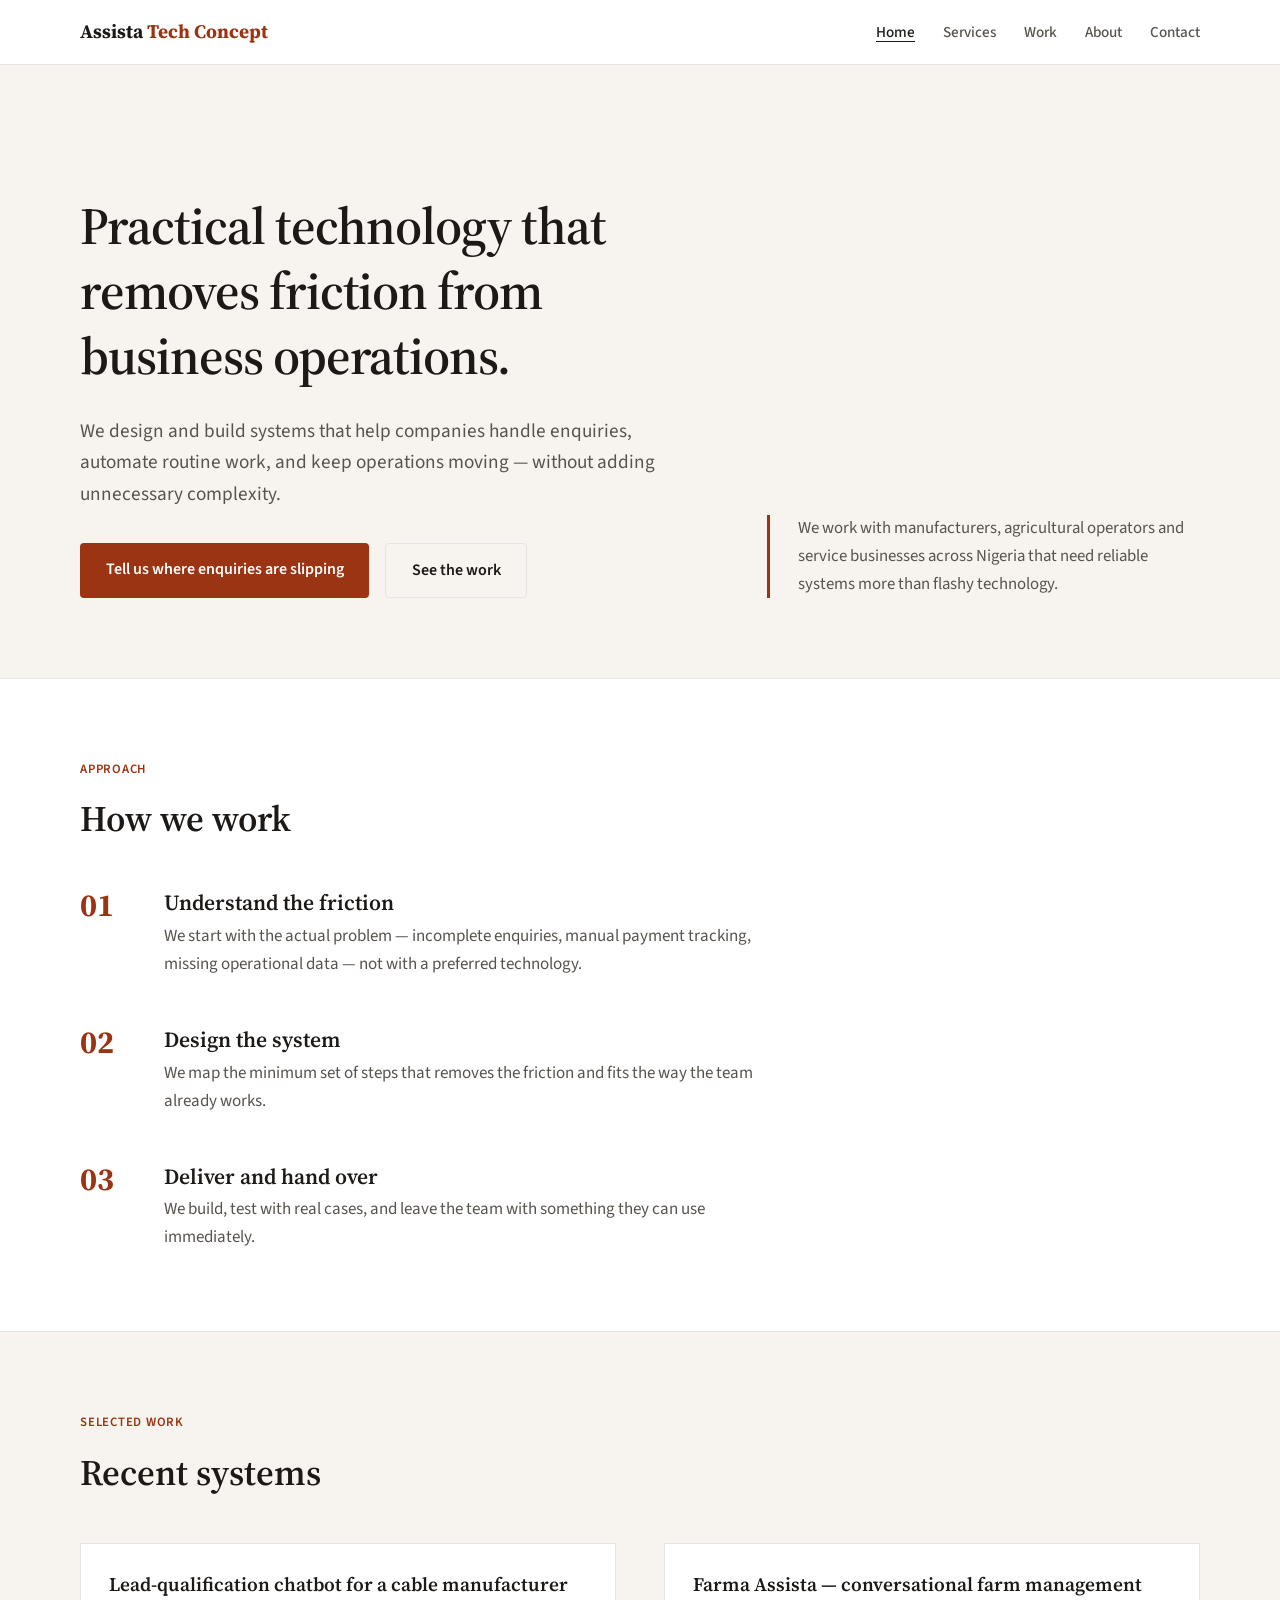
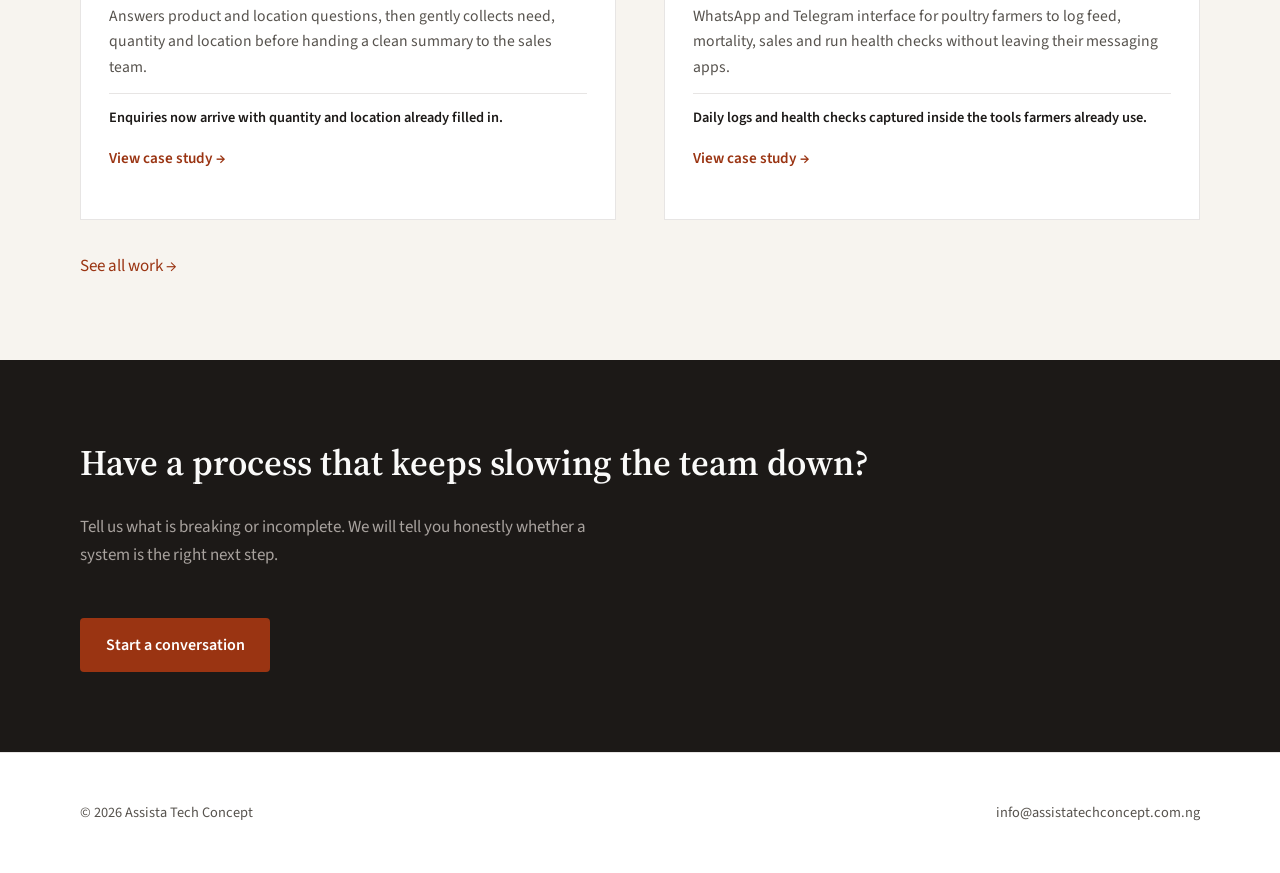
==== index.html @ 60815284 "Add initial HTML structure for Assista Tech Concept" ====
<!DOCTYPE html>
<html lang="en">
<head>
  <meta charset="UTF-8" />
  <meta name="viewport" content="width=device-width, initial-scale=1.0" />
  <title>Assista Tech Concept — Practical technology for business operations</title>
  <meta name="description" content="Assista Tech Concept builds practical systems that remove friction from business operations — conversational tools, process automation, and custom operational software." />

  <!-- Open Graph -->
  <meta property="og:title" content="Assista Tech Concept — Practical technology for business operations" />
  <meta property="og:description" content="We design and build systems that help companies handle enquiries, automate routine work, and keep operations moving." />
  <meta property="og:type" content="website" />
  <meta property="og:url" content="https://assistatechconcept.com.ng" />
  <meta property="og:site_name" content="Assista Tech Concept" />
  <meta property="og:image" content="https://assistatechconcept.com.ng/og-image.jpg" />

  <!-- Favicon (upload these files) -->
  <link rel="icon" href="favicon.ico" sizes="any" />
  <link rel="icon" href="favicon.svg" type="image/svg+xml" />

  <!-- Fonts -->
  <link rel="preconnect" href="https://fonts.googleapis.com" />
  <link rel="preconnect" href="https://fonts.gstatic.com" crossorigin />
  <link href="https://fonts.googleapis.com/css2?family=Source+Serif+4:opsz,wght@8..60,600;8..60,700&family=Source+Sans+3:wght@400;500;600&display=swap" rel="stylesheet" />

  <style>
    :root {
      --bg: #f7f4ef;
      --surface: #ffffff;
      --text: #1c1917;
      --text-muted: #57534e;
      --border: #e7e5e4;
      --accent: #9a3412;
      --accent-hover: #7c2d12;
      --space-xs: 0.5rem;
      --space-sm: 1rem;
      --space-md: 1.75rem;
      --space-lg: 3rem;
      --space-xl: 5rem;
      --space-2xl: 8rem;
      --max-width: 1120px;
      --measure: 38rem; /* \~65 characters */
    }

    *, *::before, *::after { box-sizing: border-box; margin: 0; padding: 0; }

    html { scroll-behavior: smooth; }

    body {
      font-family: "Source Sans 3", system-ui, sans-serif;
      font-size: 1.0625rem;
      line-height: 1.65;
      color: var(--text);
      background: var(--bg);
      -webkit-font-smoothing: antialiased;
    }

    img { max-width: 100%; display: block; }

    a { color: var(--accent); text-decoration: none; }
    a:hover { text-decoration: underline; }

    h1, h2, h3 {
      font-family: "Source Serif 4", Georgia, serif;
      font-weight: 600;
      line-height: 1.25;
      color: var(--text);
    }

    h1 { font-size: clamp(2.25rem, 5vw, 3.25rem); letter-spacing: -0.02em; }
    h2 { font-size: clamp(1.75rem, 3.5vw, 2.25rem); margin-bottom: var(--space-md); }
    h3 { font-size: 1.35rem; margin-bottom: var(--space-sm); }

    p { max-width: var(--measure); margin-bottom: 1.25em; }
    p:last-child { margin-bottom: 0; }

    .lead {
      font-size: 1.2rem;
      color: var(--text-muted);
      max-width: 36rem;
    }

    .container {
      width: min(100% - 2.5rem, var(--max-width));
      margin-inline: auto;
    }

    /* Header */
    header {
      background: var(--surface);
      border-bottom: 1px solid var(--border);
      padding: 1rem 0;
      position: sticky;
      top: 0;
      z-index: 50;
    }

    .nav {
      display: flex;
      align-items: center;
      justify-content: space-between;
      gap: 1.5rem;
      position: relative;
    }

    .logo {
      font-family: "Source Serif 4", Georgia, serif;
      font-weight: 700;
      font-size: 1.2rem;
      color: var(--text);
      text-decoration: none;
    }

    .logo span { color: var(--accent); }

    .nav-toggle {
      display: none;
      background: none;
      border: 1.5px solid var(--border);
      border-radius: 4px;
      padding: 0.45rem 0.75rem;
      font-size: 0.9rem;
      font-weight: 600;
      color: var(--text);
      cursor: pointer;
      margin-left: auto;
    }

    .nav-links {
      display: flex;
      gap: 1.75rem;
      list-style: none;
    }

    .nav-links a {
      color: var(--text-muted);
      font-size: 0.95rem;
      font-weight: 500;
      text-decoration: none;
    }

    .nav-links a:hover,
    .nav-links a[aria-current="page"] {
      color: var(--text);
    }

    .nav-links a[aria-current="page"] {
      text-decoration: underline;
      text-underline-offset: 4px;
    }

    /* Hero */
    .hero {
      padding: var(--space-2xl) 0 var(--space-xl);
    }

    .hero-grid {
      display: grid;
      grid-template-columns: 1.4fr 1fr;
      gap: var(--space-xl);
      align-items: end;
    }

    .hero h1 { margin-bottom: var(--space-md); }

    .hero-actions {
      margin-top: 2rem;
      display: flex;
      gap: 1rem;
      flex-wrap: wrap;
    }

    .hero-aside {
      border-left: 3px solid var(--accent);
      padding-left: var(--space-md);
      color: var(--text-muted);
      font-size: 1.05rem;
    }

    /* Buttons */
    .btn {
      display: inline-block;
      background: var(--accent);
      color: white;
      font-weight: 600;
      font-size: 1rem;
      padding: 0.85rem 1.6rem;
      border: none;
      border-radius: 4px;
      text-decoration: none;
      transition: background 0.15s ease;
    }

    .btn:hover {
      background: var(--accent-hover);
      text-decoration: none;
      color: white;
    }

    .btn-secondary {
      background: transparent;
      color: var(--text);
      border: 1.5px solid var(--border);
    }

    .btn-secondary:hover {
      border-color: var(--text);
      background: transparent;
      color: var(--text);
    }

    /* Sections */
    section { padding: var(--space-xl) 0; }

    .section-label {
      font-size: 0.8rem;
      font-weight: 600;
      letter-spacing: 0.06em;
      text-transform: uppercase;
      color: var(--accent);
      margin-bottom: var(--space-sm);
    }

    /* How we work */
    .how-we-work {
      background: var(--surface);
      border-top: 1px solid var(--border);
      border-bottom: 1px solid var(--border);
    }

    .steps {
      display: grid;
      gap: var(--space-lg);
      margin-top: var(--space-lg);
    }

    .step {
      display: grid;
      grid-template-columns: 3.5rem 1fr;
      gap: var(--space-md);
      align-items: start;
    }

    .step-number {
      font-family: "Source Serif 4", Georgia, serif;
      font-size: 2rem;
      font-weight: 700;
      color: var(--accent);
      line-height: 1;
    }

    .step h3 { margin-bottom: 0.35rem; }
    .step p { color: var(--text-muted); margin: 0; }

    /* Work */
    .work-section { background: var(--bg); }

    .work-teaser {
      display: grid;
      grid-template-columns: 1fr 1fr;
      gap: var(--space-lg);
      margin-top: var(--space-lg);
    }

    .work-item {
      background: var(--surface);
      border: 1px solid var(--border);
      padding: var(--space-md) var(--space-md) var(--space-lg);
      display: flex;
      flex-direction: column;
    }

    .work-item h3 {
      font-size: 1.2rem;
      margin-bottom: 0.5rem;
    }

    .work-item p {
      color: var(--text-muted);
      font-size: 0.98rem;
      margin-bottom: 0.75rem;
    }

    .work-item .outcome {
      font-size: 0.9rem;
      font-weight: 600;
      color: var(--text);
      margin-bottom: 1rem;
      padding-top: 0.75rem;
      border-top: 1px solid var(--border);
      flex-grow: 0;
    }

    .work-item a {
      font-weight: 600;
      font-size: 0.95rem;
      margin-top: auto;
    }

    .see-all {
      margin-top: 2rem;
    }

    /* Closing */
    .closing {
      background: var(--text);
      color: #fafaf9;
      padding: var(--space-xl) 0;
    }

    .closing h2 { color: #fafaf9; }
    .closing p { color: #a8a29e; max-width: 32rem; }

    .closing .btn {
      margin-top: var(--space-md);
      background: var(--accent);
    }

    /* Footer */
    footer {
      background: var(--surface);
      border-top: 1px solid var(--border);
      padding: var(--space-lg) 0;
      font-size: 0.9rem;
      color: var(--text-muted);
    }

    .footer-inner {
      display: flex;
      justify-content: space-between;
      align-items: center;
      flex-wrap: wrap;
      gap: 1rem;
    }

    .footer-inner a { color: var(--text-muted); }
    .footer-inner a:hover { color: var(--text); }

    /* Focus */
    a:focus-visible,
    button:focus-visible {
      outline: 2px solid var(--accent);
      outline-offset: 3px;
    }

    /* Mobile */
    @media (max-width: 800px) {
      .hero-grid,
      .work-teaser {
        grid-template-columns: 1fr;
      }

      .nav-toggle {
        display: block;
      }

      .nav-links {
        display: none;
        position: absolute;
        top: 100%;
        left: 0;
        right: 0;
        background: var(--surface);
        border-bottom: 1px solid var(--border);
        flex-direction: column;
        gap: 0;
        padding: 0.5rem 0;
        z-index: 40;
      }

      .nav-links.is-open {
        display: flex;
      }

      .nav-links li {
        border-top: 1px solid var(--border);
      }

      .nav-links a {
        display: block;
        padding: 0.9rem 1.25rem;
      }

      .hero { padding: var(--space-xl) 0 var(--space-lg); }
    }

    @media (prefers-reduced-motion: reduce) {
      html { scroll-behavior: auto; }
      * { transition: none !important; }
    }
  </style>
</head>
<body>

  <header>
    <div class="container nav">
      <a href="index.html" class="logo">Assista <span>Tech Concept</span></a>
      <button class="nav-toggle" aria-expanded="false" aria-controls="nav-menu" id="nav-toggle">
        Menu
      </button>
      <nav>
        <ul class="nav-links" id="nav-menu">
          <li><a href="index.html" aria-current="page">Home</a></li>
          <li><a href="services.html">Services</a></li>
          <li><a href="work.html">Work</a></li>
          <li><a href="about.html">About</a></li>
          <li><a href="contact.html">Contact</a></li>
        </ul>
      </nav>
    </div>
  </header>

  <main>
    <section class="hero">
      <div class="container hero-grid">
        <div>
          <h1>Practical technology that removes friction from business operations.</h1>
          <p class="lead">We design and build systems that help companies handle enquiries, automate routine work, and keep operations moving — without adding unnecessary complexity.</p>
          <div class="hero-actions">
            <a href="contact.html" class="btn">Tell us where enquiries are slipping</a>
            <a href="work.html" class="btn btn-secondary">See the work</a>
          </div>
        </div>
        <div class="hero-aside">
          <p>We work with manufacturers, agricultural operators and service businesses across Nigeria that need reliable systems more than flashy technology.</p>
        </div>
      </div>
    </section>

    <section class="how-we-work">
      <div class="container">
        <p class="section-label">Approach</p>
        <h2>How we work</h2>
        <div class="steps">
          <div class="step">
            <div class="step-number">01</div>
            <div>
              <h3>Understand the friction</h3>
              <p>We start with the actual problem — incomplete enquiries, manual payment tracking, missing operational data — not with a preferred technology.</p>
            </div>
          </div>
          <div class="step">
            <div class="step-number">02</div>
            <div>
              <h3>Design the system</h3>
              <p>We map the minimum set of steps that removes the friction and fits the way the team already works.</p>
            </div>
          </div>
          <div class="step">
            <div class="step-number">03</div>
            <div>
              <h3>Deliver and hand over</h3>
              <p>We build, test with real cases, and leave the team with something they can use immediately.</p>
            </div>
          </div>
        </div>
      </div>
    </section>

    <section class="work-section">
      <div class="container">
        <p class="section-label">Selected work</p>
        <h2>Recent systems</h2>
        <div class="work-teaser">
          <article class="work-item">
            <h3>Lead-qualification chatbot for a cable manufacturer</h3>
            <p>Answers product and location questions, then gently collects need, quantity and location before handing a clean summary to the sales team.</p>
            <p class="outcome">Enquiries now arrive with quantity and location already filled in.</p>
            <a href="work-cable.html">View case study →</a>
          </article>
          <article class="work-item">
            <h3>Farma Assista — conversational farm management</h3>
            <p>WhatsApp and Telegram interface for poultry farmers to log feed, mortality, sales and run health checks without leaving their messaging apps.</p>
            <p class="outcome">Daily logs and health checks captured inside the tools farmers already use.</p>
            <a href="work-farma.html">View case study →</a>
          </article>
        </div>
        <p class="see-all">
          <a href="work.html">See all work →</a>
        </p>
      </div>
    </section>

    <section class="closing">
      <div class="container">
        <h2>Have a process that keeps slowing the team down?</h2>
        <p>Tell us what is breaking or incomplete. We will tell you honestly whether a system is the right next step.</p>
        <a href="contact.html" class="btn">Start a conversation</a>
      </div>
    </section>
  </main>

  <footer>
    <div class="container footer-inner">
      <div>© 2026 Assista Tech Concept</div>
      <div>
        <a href="mailto:info@assistatechconcept.com.ng">info@assistatechconcept.com.ng</a>
      </div>
    </div>
  </footer>

  <script>
    const toggle = document.getElementById('nav-toggle');
    const menu = document.getElementById('nav-menu');

    function closeMenu() {
      menu.classList.remove('is-open');
      toggle.setAttribute('aria-expanded', 'false');
      toggle.textContent = 'Menu';
    }

    toggle.addEventListener('click', () => {
      const isOpen = menu.classList.toggle('is-open');
      toggle.setAttribute('aria-expanded', isOpen);
      toggle.textContent = isOpen ? 'Close' : 'Menu';
    });

    // Close on Escape
    document.addEventListener('keydown', (e) => {
      if (e.key === 'Escape') closeMenu();
    });

    // Close when a link is tapped
    menu.querySelectorAll('a').forEach(link => {
      link.addEventListener('click', closeMenu);
    });
  </script>

</body>
</html>
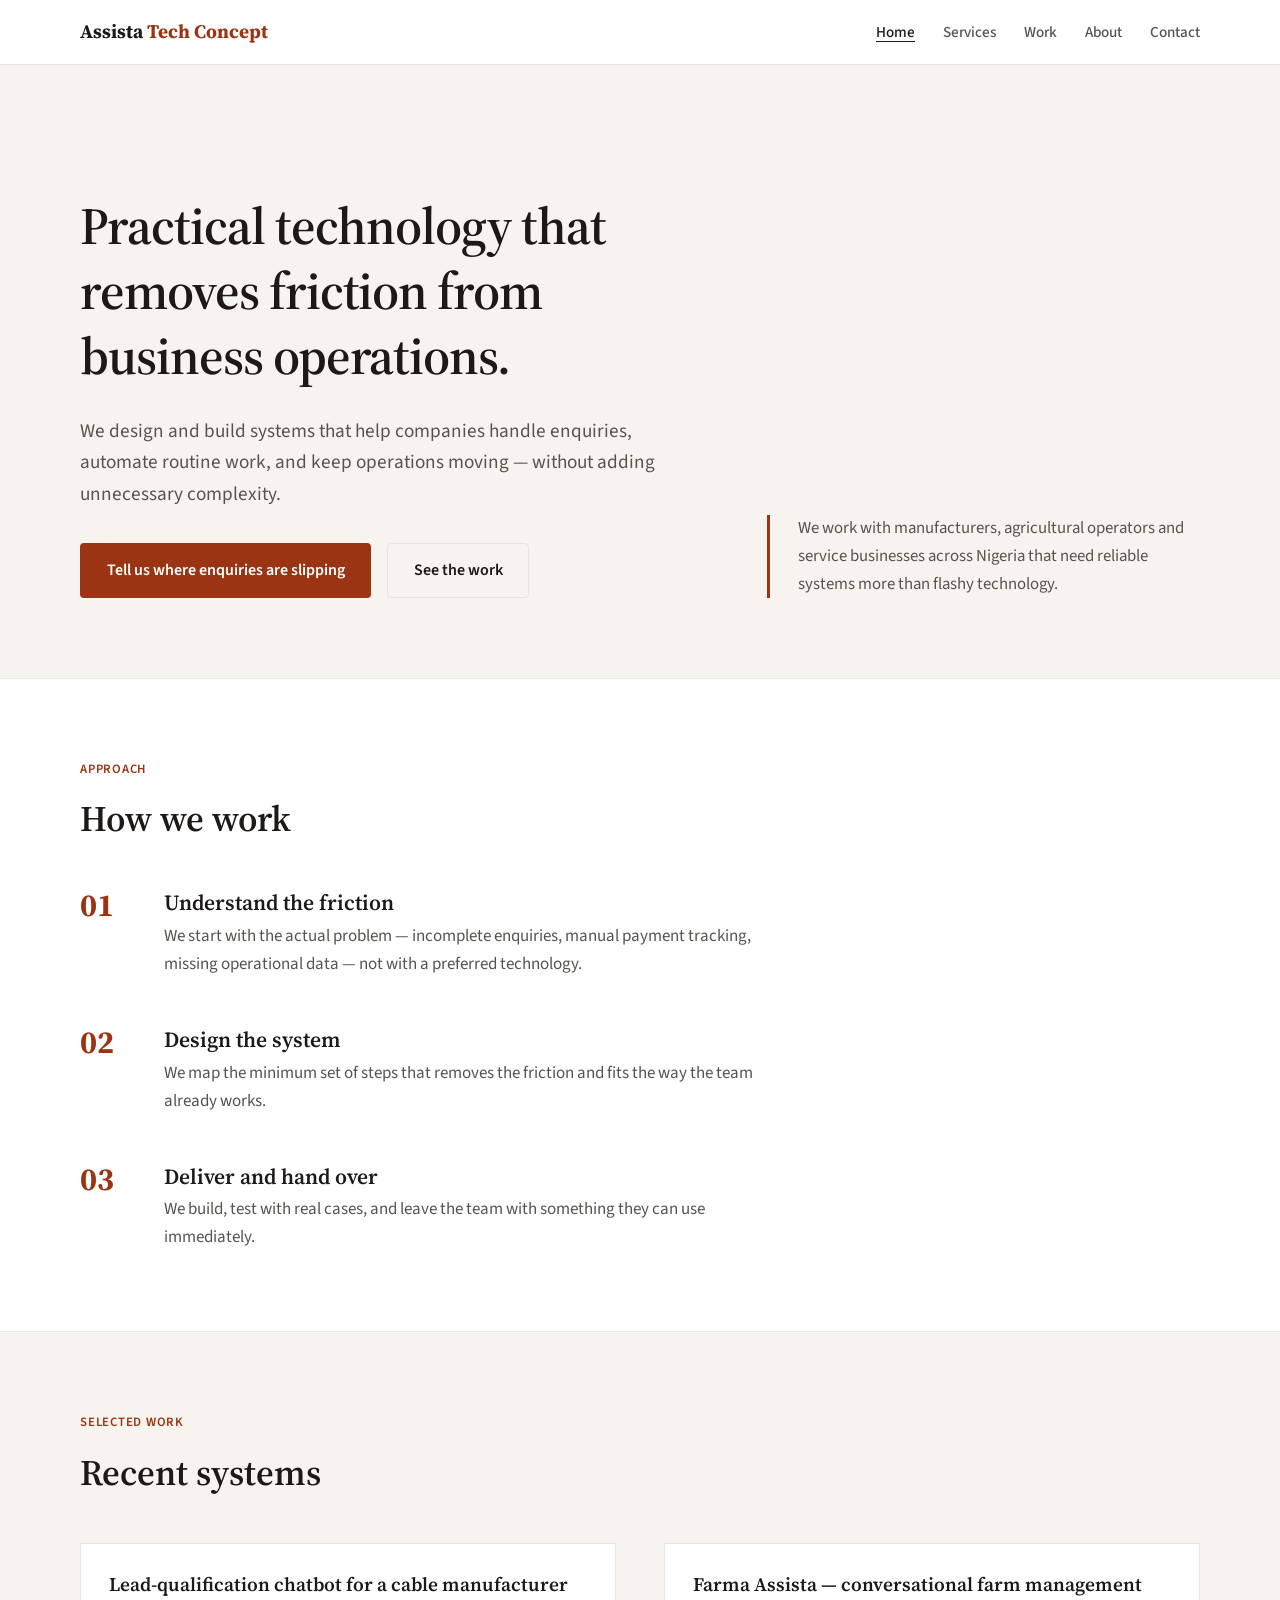
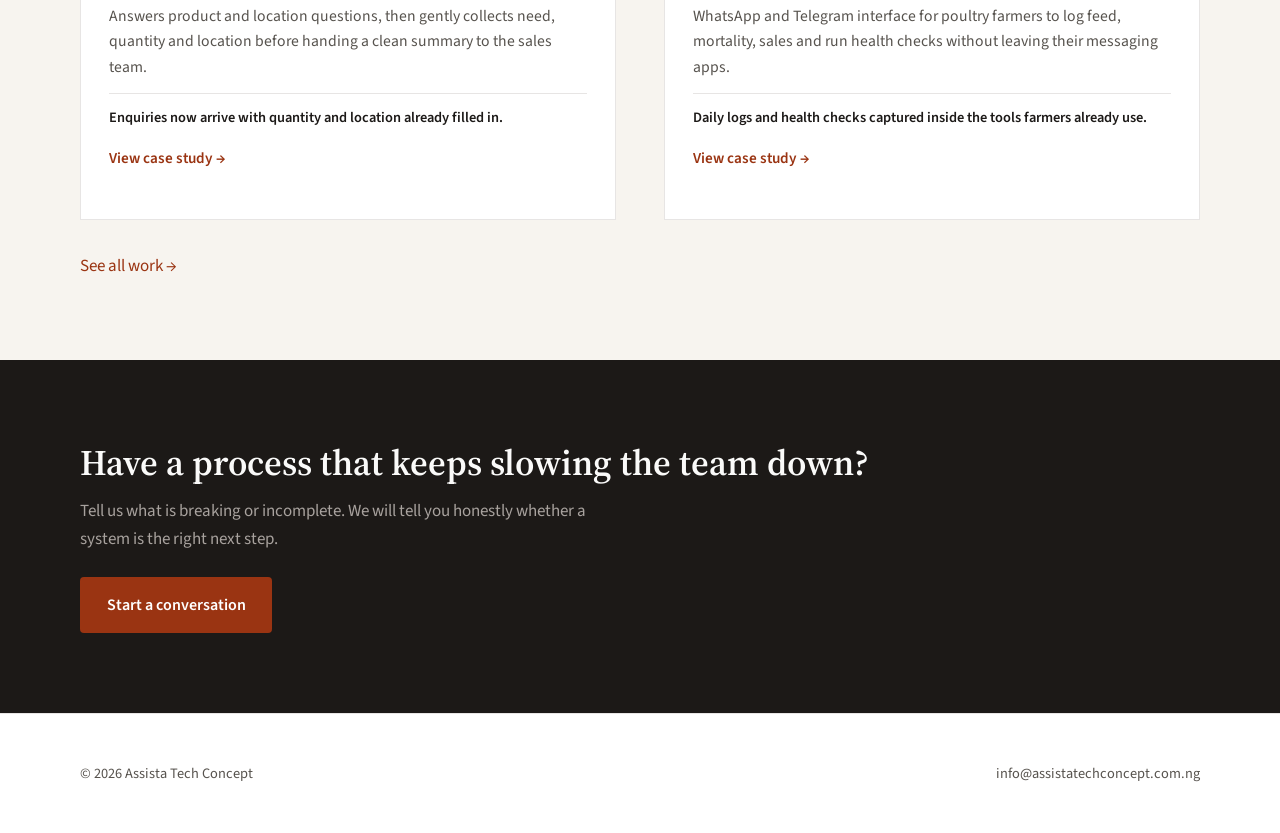
==== commit 41191034: "Refactor index.html for structure and accessibility Added theme color meta tag and linked main.js sc" ====
--- a/index.html
+++ b/index.html
@@ -3,10 +3,10 @@
 <head>
   <meta charset="UTF-8" />
   <meta name="viewport" content="width=device-width, initial-scale=1.0" />
+  <meta name="theme-color" content="#f7f4ef" />
   <title>Assista Tech Concept — Practical technology for business operations</title>
   <meta name="description" content="Assista Tech Concept builds practical systems that remove friction from business operations — conversational tools, process automation, and custom operational software." />
 
-  <!-- Open Graph -->
   <meta property="og:title" content="Assista Tech Concept — Practical technology for business operations" />
   <meta property="og:description" content="We design and build systems that help companies handle enquiries, automate routine work, and keep operations moving." />
   <meta property="og:type" content="website" />
@@ -14,145 +14,25 @@
   <meta property="og:site_name" content="Assista Tech Concept" />
   <meta property="og:image" content="https://assistatechconcept.com.ng/og-image.jpg" />
 
-  <!-- Favicon (upload these files) -->
   <link rel="icon" href="favicon.ico" sizes="any" />
   <link rel="icon" href="favicon.svg" type="image/svg+xml" />
 
-  <!-- Fonts -->
   <link rel="preconnect" href="https://fonts.googleapis.com" />
   <link rel="preconnect" href="https://fonts.gstatic.com" crossorigin />
   <link href="https://fonts.googleapis.com/css2?family=Source+Serif+4:opsz,wght@8..60,600;8..60,700&family=Source+Sans+3:wght@400;500;600&display=swap" rel="stylesheet" />
+  <link rel="stylesheet" href="styles.css" />
 
   <style>
-    :root {
-      --bg: #f7f4ef;
-      --surface: #ffffff;
-      --text: #1c1917;
-      --text-muted: #57534e;
-      --border: #e7e5e4;
-      --accent: #9a3412;
-      --accent-hover: #7c2d12;
-      --space-xs: 0.5rem;
-      --space-sm: 1rem;
-      --space-md: 1.75rem;
-      --space-lg: 3rem;
-      --space-xl: 5rem;
-      --space-2xl: 8rem;
-      --max-width: 1120px;
-      --measure: 38rem; /* \~65 characters */
-    }
-
-    *, *::before, *::after { box-sizing: border-box; margin: 0; padding: 0; }
-
-    html { scroll-behavior: smooth; }
-
-    body {
-      font-family: "Source Sans 3", system-ui, sans-serif;
-      font-size: 1.0625rem;
-      line-height: 1.65;
-      color: var(--text);
-      background: var(--bg);
-      -webkit-font-smoothing: antialiased;
-    }
-
-    img { max-width: 100%; display: block; }
-
-    a { color: var(--accent); text-decoration: none; }
-    a:hover { text-decoration: underline; }
-
-    h1, h2, h3 {
-      font-family: "Source Serif 4", Georgia, serif;
-      font-weight: 600;
-      line-height: 1.25;
-      color: var(--text);
-    }
-
-    h1 { font-size: clamp(2.25rem, 5vw, 3.25rem); letter-spacing: -0.02em; }
+    /* Home page only. Shared styles live in styles.css. */
+    main > section { padding: var(--space-xl) 0; }
+
+    /* The home page runs slightly larger than inner pages */
+    h1 { font-size: clamp(2.25rem, 5vw, 3.25rem); }
     h2 { font-size: clamp(1.75rem, 3.5vw, 2.25rem); margin-bottom: var(--space-md); }
-    h3 { font-size: 1.35rem; margin-bottom: var(--space-sm); }
-
-    p { max-width: var(--measure); margin-bottom: 1.25em; }
-    p:last-child { margin-bottom: 0; }
-
-    .lead {
-      font-size: 1.2rem;
-      color: var(--text-muted);
-      max-width: 36rem;
-    }
-
-    .container {
-      width: min(100% - 2.5rem, var(--max-width));
-      margin-inline: auto;
-    }
-
-    /* Header */
-    header {
-      background: var(--surface);
-      border-bottom: 1px solid var(--border);
-      padding: 1rem 0;
-      position: sticky;
-      top: 0;
-      z-index: 50;
-    }
-
-    .nav {
-      display: flex;
-      align-items: center;
-      justify-content: space-between;
-      gap: 1.5rem;
-      position: relative;
-    }
-
-    .logo {
-      font-family: "Source Serif 4", Georgia, serif;
-      font-weight: 700;
-      font-size: 1.2rem;
-      color: var(--text);
-      text-decoration: none;
-    }
-
-    .logo span { color: var(--accent); }
-
-    .nav-toggle {
-      display: none;
-      background: none;
-      border: 1.5px solid var(--border);
-      border-radius: 4px;
-      padding: 0.45rem 0.75rem;
-      font-size: 0.9rem;
-      font-weight: 600;
-      color: var(--text);
-      cursor: pointer;
-      margin-left: auto;
-    }
-
-    .nav-links {
-      display: flex;
-      gap: 1.75rem;
-      list-style: none;
-    }
-
-    .nav-links a {
-      color: var(--text-muted);
-      font-size: 0.95rem;
-      font-weight: 500;
-      text-decoration: none;
-    }
-
-    .nav-links a:hover,
-    .nav-links a[aria-current="page"] {
-      color: var(--text);
-    }
-
-    .nav-links a[aria-current="page"] {
-      text-decoration: underline;
-      text-underline-offset: 4px;
-    }
+    .lead { font-size: 1.2rem; }
 
     /* Hero */
-    .hero {
-      padding: var(--space-2xl) 0 var(--space-xl);
-    }
+    .hero { padding: var(--space-2xl) 0 var(--space-xl); }
 
     .hero-grid {
       display: grid;
@@ -160,8 +40,6 @@
       gap: var(--space-xl);
       align-items: end;
     }
-
-    .hero h1 { margin-bottom: var(--space-md); }
 
     .hero-actions {
       margin-top: 2rem;
@@ -175,50 +53,6 @@
       padding-left: var(--space-md);
       color: var(--text-muted);
       font-size: 1.05rem;
-    }
-
-    /* Buttons */
-    .btn {
-      display: inline-block;
-      background: var(--accent);
-      color: white;
-      font-weight: 600;
-      font-size: 1rem;
-      padding: 0.85rem 1.6rem;
-      border: none;
-      border-radius: 4px;
-      text-decoration: none;
-      transition: background 0.15s ease;
-    }
-
-    .btn:hover {
-      background: var(--accent-hover);
-      text-decoration: none;
-      color: white;
-    }
-
-    .btn-secondary {
-      background: transparent;
-      color: var(--text);
-      border: 1.5px solid var(--border);
-    }
-
-    .btn-secondary:hover {
-      border-color: var(--text);
-      background: transparent;
-      color: var(--text);
-    }
-
-    /* Sections */
-    section { padding: var(--space-xl) 0; }
-
-    .section-label {
-      font-size: 0.8rem;
-      font-weight: 600;
-      letter-spacing: 0.06em;
-      text-transform: uppercase;
-      color: var(--accent);
-      margin-bottom: var(--space-sm);
     }
 
     /* How we work */
@@ -249,12 +83,10 @@
       line-height: 1;
     }
 
-    .step h3 { margin-bottom: 0.35rem; }
+    .step h3 { font-size: 1.35rem; margin-bottom: 0.35rem; }
     .step p { color: var(--text-muted); margin: 0; }
 
-    /* Work */
-    .work-section { background: var(--bg); }
-
+    /* Selected work */
     .work-teaser {
       display: grid;
       grid-template-columns: 1fr 1fr;
@@ -270,16 +102,16 @@
       flex-direction: column;
     }
 
-    .work-item h3 {
-      font-size: 1.2rem;
-      margin-bottom: 0.5rem;
-    }
+    .work-item h3 { font-size: 1.2rem; }
 
     .work-item p {
       color: var(--text-muted);
       font-size: 0.98rem;
       margin-bottom: 0.75rem;
     }
+
+    /* Description takes the spare height so the outcome lines align across cards */
+    .work-item p:not(.outcome) { flex-grow: 1; }
 
     .work-item .outcome {
       font-size: 0.9rem;
@@ -288,105 +120,17 @@
       margin-bottom: 1rem;
       padding-top: 0.75rem;
       border-top: 1px solid var(--border);
-      flex-grow: 0;
-    }
-
-    .work-item a {
-      font-weight: 600;
-      font-size: 0.95rem;
-      margin-top: auto;
-    }
-
-    .see-all {
-      margin-top: 2rem;
-    }
-
-    /* Closing */
-    .closing {
-      background: var(--text);
-      color: #fafaf9;
-      padding: var(--space-xl) 0;
-    }
-
-    .closing h2 { color: #fafaf9; }
-    .closing p { color: #a8a29e; max-width: 32rem; }
-
-    .closing .btn {
-      margin-top: var(--space-md);
-      background: var(--accent);
-    }
-
-    /* Footer */
-    footer {
-      background: var(--surface);
-      border-top: 1px solid var(--border);
-      padding: var(--space-lg) 0;
-      font-size: 0.9rem;
-      color: var(--text-muted);
-    }
-
-    .footer-inner {
-      display: flex;
-      justify-content: space-between;
-      align-items: center;
-      flex-wrap: wrap;
-      gap: 1rem;
-    }
-
-    .footer-inner a { color: var(--text-muted); }
-    .footer-inner a:hover { color: var(--text); }
-
-    /* Focus */
-    a:focus-visible,
-    button:focus-visible {
-      outline: 2px solid var(--accent);
-      outline-offset: 3px;
-    }
-
-    /* Mobile */
+    }
+
+    .work-item a { font-weight: 600; font-size: 0.95rem; }
+
+    .see-all { margin-top: 2rem; }
+
     @media (max-width: 800px) {
       .hero-grid,
-      .work-teaser {
-        grid-template-columns: 1fr;
-      }
-
-      .nav-toggle {
-        display: block;
-      }
-
-      .nav-links {
-        display: none;
-        position: absolute;
-        top: 100%;
-        left: 0;
-        right: 0;
-        background: var(--surface);
-        border-bottom: 1px solid var(--border);
-        flex-direction: column;
-        gap: 0;
-        padding: 0.5rem 0;
-        z-index: 40;
-      }
-
-      .nav-links.is-open {
-        display: flex;
-      }
-
-      .nav-links li {
-        border-top: 1px solid var(--border);
-      }
-
-      .nav-links a {
-        display: block;
-        padding: 0.9rem 1.25rem;
-      }
+      .work-teaser { grid-template-columns: 1fr; }
 
       .hero { padding: var(--space-xl) 0 var(--space-lg); }
-    }
-
-    @media (prefers-reduced-motion: reduce) {
-      html { scroll-behavior: auto; }
-      * { transition: none !important; }
     }
   </style>
 </head>
@@ -395,10 +139,8 @@
   <header>
     <div class="container nav">
       <a href="index.html" class="logo">Assista <span>Tech Concept</span></a>
-      <button class="nav-toggle" aria-expanded="false" aria-controls="nav-menu" id="nav-toggle">
-        Menu
-      </button>
-      <nav>
+      <button class="nav-toggle" aria-expanded="false" aria-controls="nav-menu" id="nav-toggle">Menu</button>
+      <nav aria-label="Main">
         <ul class="nav-links" id="nav-menu">
           <li><a href="index.html" aria-current="page">Home</a></li>
           <li><a href="services.html">Services</a></li>
@@ -433,21 +175,21 @@
         <h2>How we work</h2>
         <div class="steps">
           <div class="step">
-            <div class="step-number">01</div>
+            <div class="step-number" aria-hidden="true">01</div>
             <div>
               <h3>Understand the friction</h3>
               <p>We start with the actual problem — incomplete enquiries, manual payment tracking, missing operational data — not with a preferred technology.</p>
             </div>
           </div>
           <div class="step">
-            <div class="step-number">02</div>
+            <div class="step-number" aria-hidden="true">02</div>
             <div>
               <h3>Design the system</h3>
               <p>We map the minimum set of steps that removes the friction and fits the way the team already works.</p>
             </div>
           </div>
           <div class="step">
-            <div class="step-number">03</div>
+            <div class="step-number" aria-hidden="true">03</div>
             <div>
               <h3>Deliver and hand over</h3>
               <p>We build, test with real cases, and leave the team with something they can use immediately.</p>
@@ -457,7 +199,7 @@
       </div>
     </section>
 
-    <section class="work-section">
+    <section>
       <div class="container">
         <p class="section-label">Selected work</p>
         <h2>Recent systems</h2>
@@ -475,13 +217,11 @@
             <a href="work-farma.html">View case study →</a>
           </article>
         </div>
-        <p class="see-all">
-          <a href="work.html">See all work →</a>
-        </p>
-      </div>
-    </section>
-
-    <section class="closing">
+        <p class="see-all"><a href="work.html">See all work →</a></p>
+      </div>
+    </section>
+
+    <section class="cta-band">
       <div class="container">
         <h2>Have a process that keeps slowing the team down?</h2>
         <p>Tell us what is breaking or incomplete. We will tell you honestly whether a system is the right next step.</p>
@@ -499,32 +239,6 @@
     </div>
   </footer>
 
-  <script>
-    const toggle = document.getElementById('nav-toggle');
-    const menu = document.getElementById('nav-menu');
-
-    function closeMenu() {
-      menu.classList.remove('is-open');
-      toggle.setAttribute('aria-expanded', 'false');
-      toggle.textContent = 'Menu';
-    }
-
-    toggle.addEventListener('click', () => {
-      const isOpen = menu.classList.toggle('is-open');
-      toggle.setAttribute('aria-expanded', isOpen);
-      toggle.textContent = isOpen ? 'Close' : 'Menu';
-    });
-
-    // Close on Escape
-    document.addEventListener('keydown', (e) => {
-      if (e.key === 'Escape') closeMenu();
-    });
-
-    // Close when a link is tapped
-    menu.querySelectorAll('a').forEach(link => {
-      link.addEventListener('click', closeMenu);
-    });
-  </script>
-
+  <script src="main.js"></script>
 </body>
 </html>
--- a/styles.css
+++ b/styles.css
@@ -0,0 +1,235 @@
+/* ==========================================================================
+   Assista Tech Concept — shared styles
+   Page-specific layout lives in each page's own <style> block.
+   ========================================================================== */
+
+/* Tokens */
+:root {
+  --bg: #f7f4ef;
+  --surface: #ffffff;
+  --text: #1c1917;
+  --text-muted: #57534e;
+  --border: #e7e5e4;
+  --accent: #9a3412;
+  --accent-hover: #7c2d12;
+
+  --space-sm: 1rem;
+  --space-md: 1.75rem;
+  --space-lg: 3rem;
+  --space-xl: 5rem;
+  --space-2xl: 8rem;
+
+  --max-width: 1120px;
+  --measure: 38rem; /* about 65 characters */
+}
+
+/* Reset */
+*, *::before, *::after { box-sizing: border-box; margin: 0; padding: 0; }
+html { scroll-behavior: smooth; }
+
+body {
+  font-family: "Source Sans 3", system-ui, sans-serif;
+  font-size: 1.0625rem;
+  line-height: 1.65;
+  color: var(--text);
+  background: var(--bg);
+  -webkit-font-smoothing: antialiased;
+}
+
+img { max-width: 100%; height: auto; display: block; }
+
+a { color: var(--accent); text-decoration: none; }
+a:hover { text-decoration: underline; }
+
+/* Typography */
+h1, h2, h3 {
+  font-family: "Source Serif 4", Georgia, serif;
+  font-weight: 600;
+  line-height: 1.25;
+  color: var(--text);
+}
+
+h1 { font-size: clamp(2.1rem, 4.5vw, 2.85rem); letter-spacing: -0.02em; margin-bottom: var(--space-md); }
+h2 { font-size: clamp(1.6rem, 3vw, 2rem); margin-bottom: var(--space-sm); }
+h3 { font-size: 1.25rem; margin-bottom: 0.5rem; }
+
+p { max-width: var(--measure); margin-bottom: 1.15em; }
+p:last-child { margin-bottom: 0; }
+
+.lead {
+  font-size: 1.15rem;
+  color: var(--text-muted);
+  max-width: 36rem;
+}
+
+.section-label {
+  font-size: 0.8rem;
+  font-weight: 600;
+  letter-spacing: 0.06em;
+  text-transform: uppercase;
+  color: var(--accent);
+  margin-bottom: var(--space-sm);
+}
+
+/* Layout */
+.container {
+  width: min(100% - 2.5rem, var(--max-width));
+  margin-inline: auto;
+}
+
+/* Header and navigation.
+   The sticky header is the positioning context for the mobile dropdown,
+   so the menu spans the full header width. Do not add position: relative
+   to .nav. */
+header {
+  background: var(--surface);
+  border-bottom: 1px solid var(--border);
+  padding: 1rem 0;
+  position: sticky;
+  top: 0;
+  z-index: 50;
+}
+
+.nav {
+  display: flex;
+  align-items: center;
+  justify-content: space-between;
+  gap: 1.5rem;
+}
+
+.logo {
+  font-family: "Source Serif 4", Georgia, serif;
+  font-weight: 700;
+  font-size: 1.2rem;
+  color: var(--text);
+  text-decoration: none;
+}
+.logo span { color: var(--accent); }
+
+.nav-toggle {
+  display: none;
+  background: none;
+  border: 1.5px solid var(--border);
+  border-radius: 4px;
+  padding: 0.45rem 0.75rem;
+  font-size: 0.9rem;
+  font-weight: 600;
+  color: var(--text);
+  cursor: pointer;
+  margin-left: auto;
+}
+
+.nav-links {
+  display: flex;
+  gap: 1.75rem;
+  list-style: none;
+}
+
+.nav-links a {
+  color: var(--text-muted);
+  font-size: 0.95rem;
+  font-weight: 500;
+  text-decoration: none;
+}
+
+.nav-links a:hover,
+.nav-links a[aria-current="page"] { color: var(--text); }
+
+.nav-links a[aria-current="page"] {
+  text-decoration: underline;
+  text-underline-offset: 4px;
+}
+
+/* Buttons */
+.btn {
+  display: inline-block;
+  background: var(--accent);
+  color: #fff;
+  font-weight: 600;
+  font-size: 1rem;
+  padding: 0.85rem 1.6rem;
+  border: 1.5px solid transparent;
+  border-radius: 4px;
+  text-decoration: none;
+  transition: background 0.15s ease;
+}
+
+.btn:hover {
+  background: var(--accent-hover);
+  text-decoration: none;
+  color: #fff;
+}
+
+.btn-secondary {
+  background: transparent;
+  color: var(--text);
+  border-color: var(--border);
+}
+
+.btn-secondary:hover {
+  border-color: var(--text);
+  background: transparent;
+  color: var(--text);
+}
+
+/* Dark call-to-action band (home "closing" and services "cta-band") */
+.cta-band {
+  background: var(--text);
+  color: #fafaf9;
+  padding: var(--space-xl) 0;
+}
+.cta-band h2 { color: #fafaf9; margin-bottom: 0.75rem; }
+.cta-band p { color: #a8a29e; max-width: 32rem; margin-bottom: 1.5rem; }
+
+/* Footer */
+footer {
+  background: var(--surface);
+  border-top: 1px solid var(--border);
+  padding: var(--space-lg) 0;
+  font-size: 0.9rem;
+  color: var(--text-muted);
+}
+
+.footer-inner {
+  display: flex;
+  justify-content: space-between;
+  align-items: center;
+  flex-wrap: wrap;
+  gap: 1rem;
+}
+.footer-inner a { color: var(--text-muted); }
+.footer-inner a:hover { color: var(--text); }
+
+/* Focus */
+a:focus-visible,
+button:focus-visible {
+  outline: 2px solid var(--accent);
+  outline-offset: 3px;
+}
+
+/* Mobile navigation */
+@media (max-width: 800px) {
+  .nav-toggle { display: block; }
+
+  .nav-links {
+    display: none;
+    position: absolute;
+    top: 100%;
+    left: 0;
+    right: 0;
+    background: var(--surface);
+    border-bottom: 1px solid var(--border);
+    flex-direction: column;
+    gap: 0;
+    padding: 0.5rem 0;
+    z-index: 40;
+  }
+  .nav-links.is-open { display: flex; }
+  .nav-links li { border-top: 1px solid var(--border); }
+  .nav-links a { display: block; padding: 0.9rem 1.25rem; }
+}
+
+@media (prefers-reduced-motion: reduce) {
+  html { scroll-behavior: auto; }
+  * { transition: none !important; }
+}
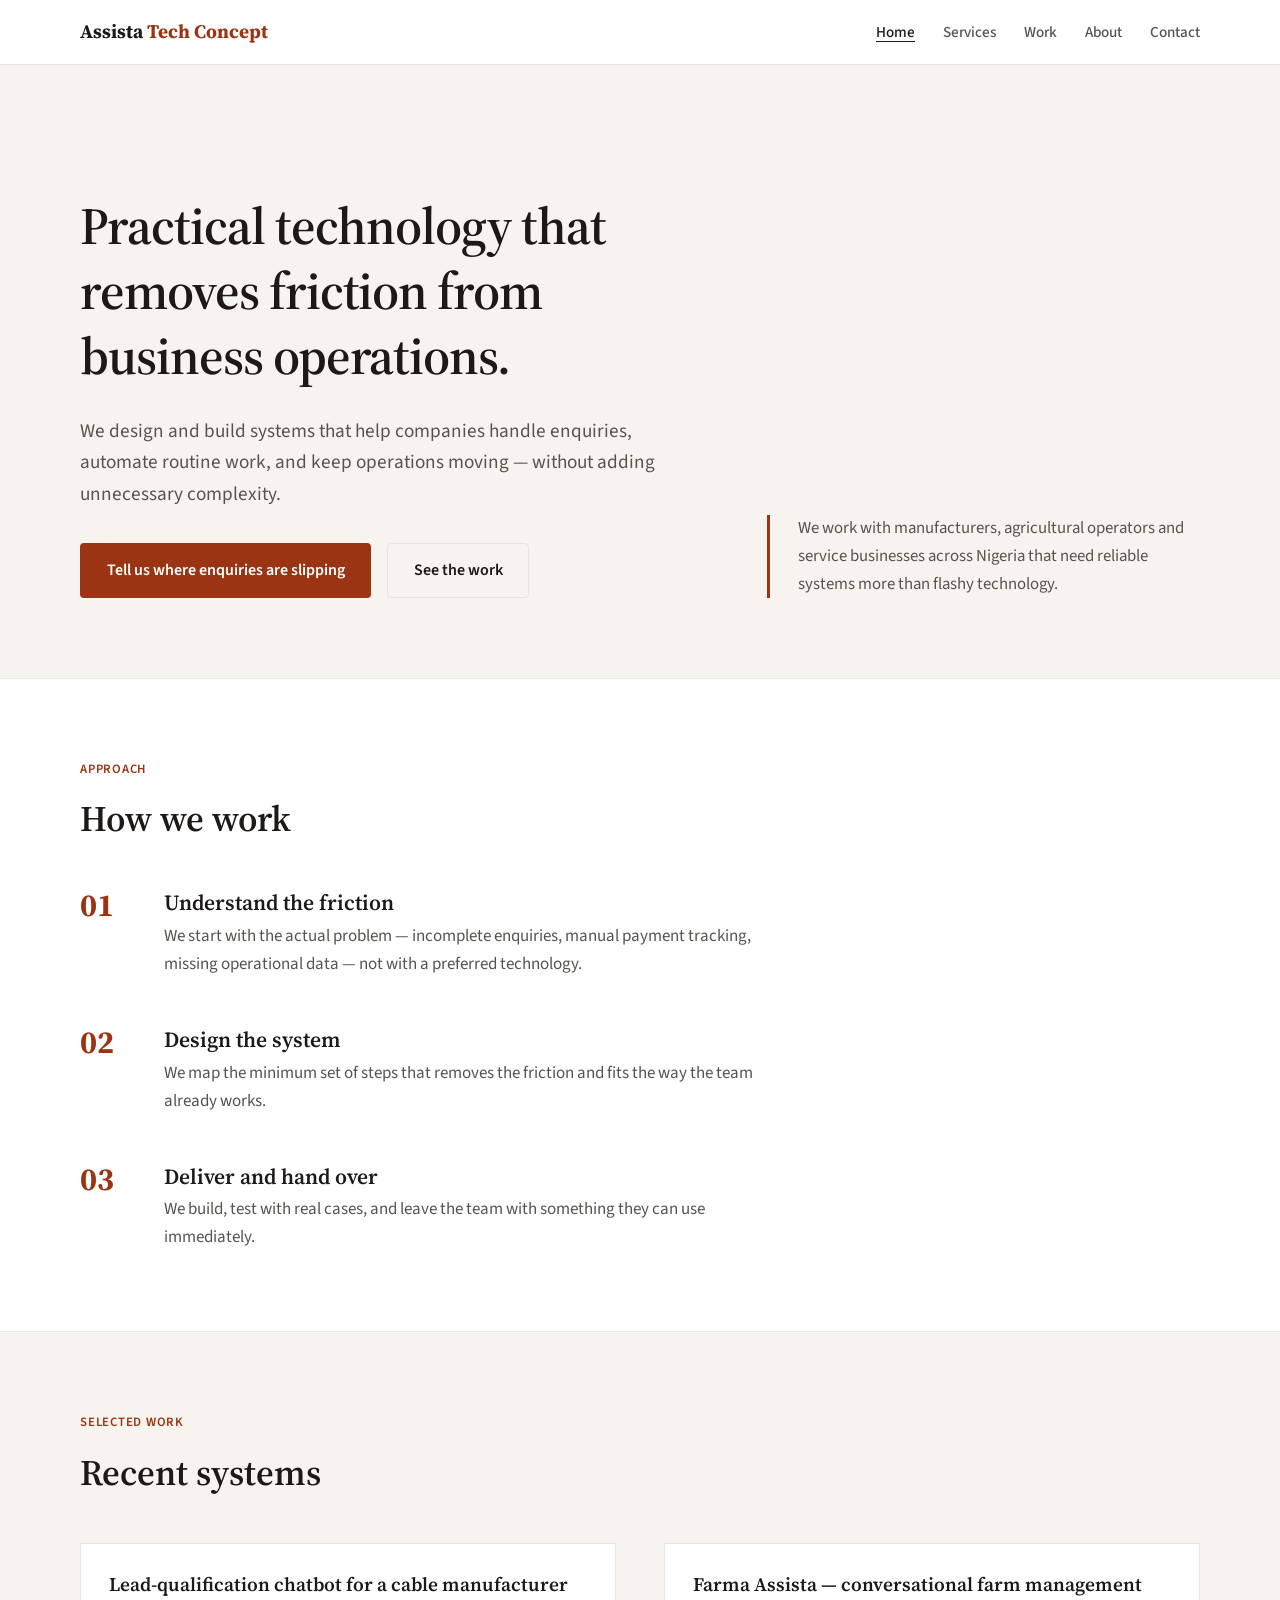
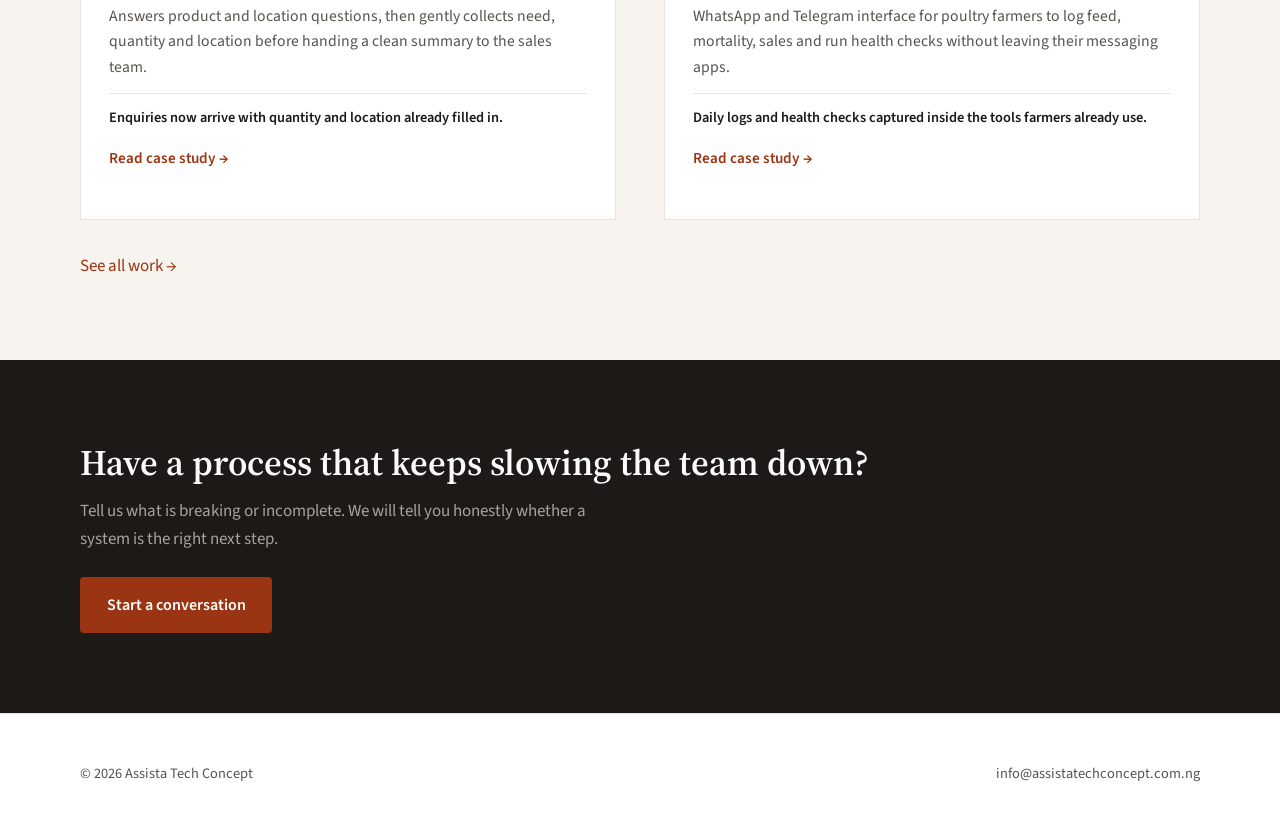
==== commit 68f958d0: "Enhance accessibility of case study links Updated anchor tags to include aria-labels for better acce" ====
--- a/index.html
+++ b/index.html
@@ -208,13 +208,13 @@
             <h3>Lead-qualification chatbot for a cable manufacturer</h3>
             <p>Answers product and location questions, then gently collects need, quantity and location before handing a clean summary to the sales team.</p>
             <p class="outcome">Enquiries now arrive with quantity and location already filled in.</p>
-            <a href="work-cable.html">View case study →</a>
+            <a href="work-cable.html" aria-label="Read case study: lead-qualification chatbot for a cable manufacturer">Read case study →</a>
           </article>
           <article class="work-item">
             <h3>Farma Assista — conversational farm management</h3>
             <p>WhatsApp and Telegram interface for poultry farmers to log feed, mortality, sales and run health checks without leaving their messaging apps.</p>
             <p class="outcome">Daily logs and health checks captured inside the tools farmers already use.</p>
-            <a href="work-farma.html">View case study →</a>
+            <a href="work-farma.html" aria-label="Read case study: Farma Assista">Read case study →</a>
           </article>
         </div>
         <p class="see-all"><a href="work.html">See all work →</a></p>
